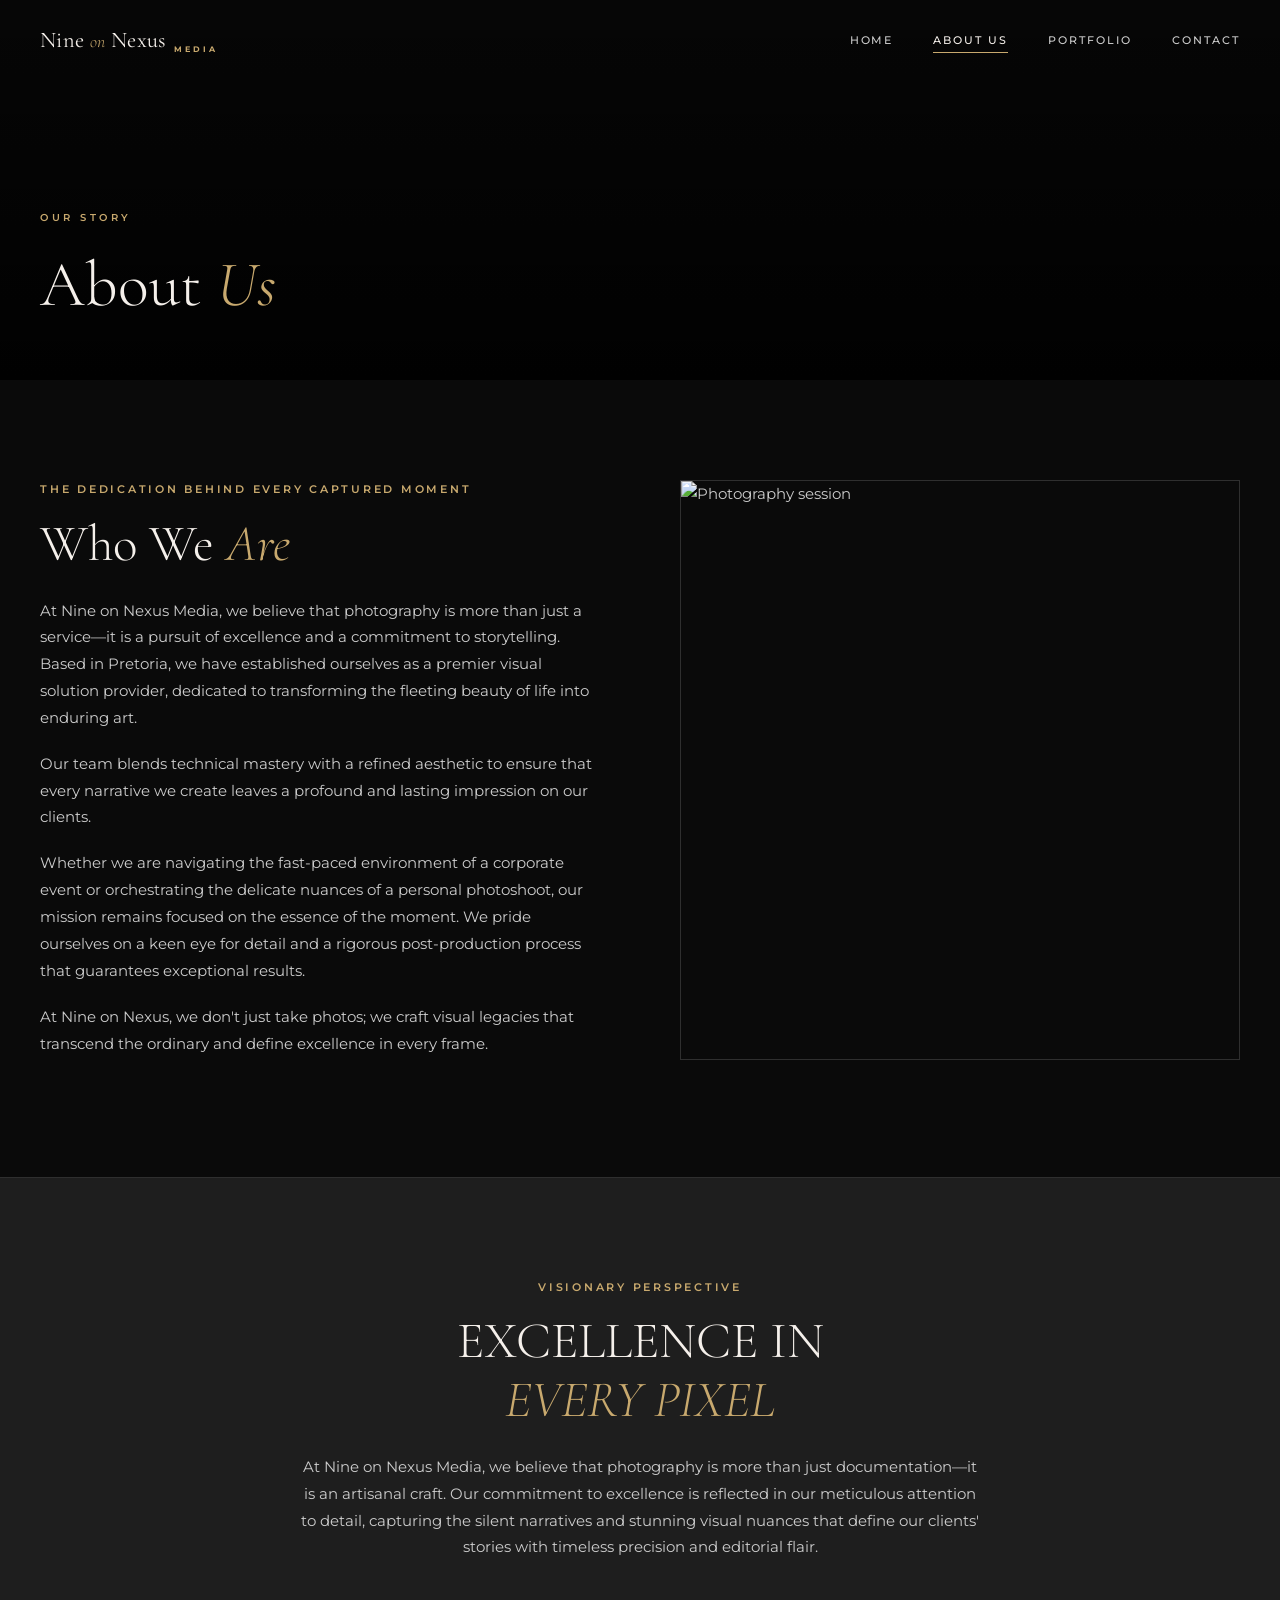
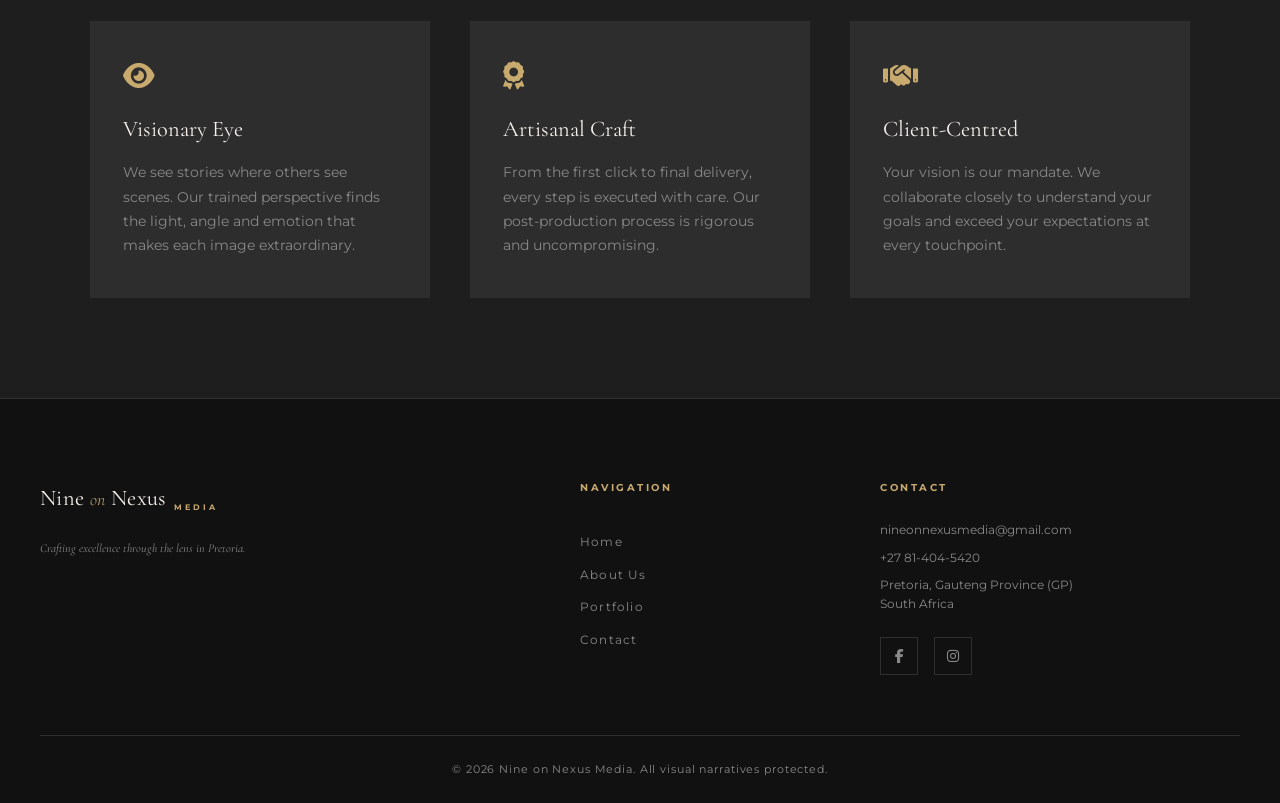
==== about.html @ 41435684 "Initial commit" ====
<!DOCTYPE html>
<html lang="en">
  <head>
    <meta charset="UTF-8" />
    <meta name="viewport" content="width=device-width, initial-scale=1.0"/>
    <title>About Us | Nine On Nexus Media</title>
    <link rel="stylesheet" href="style.css" />
    <link href="https://fonts.googleapis.com/css2?family=Cormorant+Garamond:ital,wght@0,300;0,400;0,600;1,300;1,400&family=Montserrat:wght@300;400;500;600;700&display=swap" rel="stylesheet"/>
    <link rel="stylesheet" href="https://cdnjs.cloudflare.com/ajax/libs/font-awesome/6.5.0/css/all.min.css"/>
    <link rel="icon" type="image/png" sizes="32x32" href="Assets/favicon.png">
    <link rel="icon" type="image/png" sizes="16x16" href="Assets/favicon.png">
    <link rel="preconnect" href="https://fonts.googleapis.com">
    <link rel="preconnect" href="https://fonts.gstatic.com" crossorigin>
    <link href="https://font.googleapis.com/css2?family=Playfair+Display:ital,wght@0,400;0,700;0,900;1,400&family=Space+Mono:wght@400;700&display=swap" rel="stylesheet">
    <link rel="apple-touch-icon" sizes="180-180" href="/apple-touch-icon.png">
    <link rel="shortcut icon" href="/favicon.ico">
  </head>
  <body>

    <header class="navbar" id="navbar">
      <div class="nav-inner">
        <a href="index.html" class="logo">
          <span class="logo-nine">Nine</span><span class="logo-on">on</span><span class="logo-nexus">Nexus</span>
          <span class="logo-sub">MEDIA</span>
        </a>
        <nav class="nav-links">
          <a href="index.html">Home</a>
          <a href="about.html" class="active">About Us</a>
          <a href="portfolio.html">Portfolio</a>
          <a href="contact.html">Contact</a>
        </nav>
        <button class="hamburger" id="hamburger" aria-label="Menu">
          <span></span><span></span><span></span>
        </button>
      </div>
      <div class="mobile-menu" id="mobileMenu">
        <a href="index.html">Home</a>
        <a href="about.html">About Us</a>
        <a href="portfolio.html">Portfolio</a>
        <a href="contact.html">Contact</a>
      </div>
    </header>

    <!-- Hero section -->
    <section class="page-hero">
      <div class="page-hero-overlay"></div>
      <div class="page-hero-content">
        <p class="hero-eyebrow">Our Story</p>
        <h1>About <em>Us</em></h1>
      </div>
    </section>

    <!-- About Main -->
    <section class="about-main">
      <div class="am-text">
        <p class="section-eyebrow">The Dedication Behind Every Captured Moment</p>
        <h2 class="section-title">Who We <em>Are</em></h2>
        <p class="section-body">At Nine on Nexus Media, we believe that photography is more than just a service—it is a pursuit of excellence and a commitment to storytelling. Based in Pretoria, we have established ourselves as a premier visual solution provider, dedicated to transforming the fleeting beauty of life into enduring art.</p>
        <p class="section-body">Our team blends technical mastery with a refined aesthetic to ensure that every narrative we create leaves a profound and lasting impression on our clients.</p>
        <p class="section-body">Whether we are navigating the fast-paced environment of a corporate event or orchestrating the delicate nuances of a personal photoshoot, our mission remains focused on the essence of the moment. We pride ourselves on a keen eye for detail and a rigorous post-production process that guarantees exceptional results.</p>
        <p class="section-body">At Nine on Nexus, we don't just take photos; we craft visual legacies that transcend the ordinary and define excellence in every frame.</p>
      </div>
      <div class="am-image">
        <img src="https://images.pexels.com/photos/7789068/pexels-photo-7789068.jpeg?auto=compress&cs=tinysrgb&w=800" alt="Photography session"/>
      </div>
    </section>

    <!-- Values Section -->
    <section class="values-section">
      <div class="vs-header">
        <p class="section-eyebrow">Visionary Perspective</p>
        <h2 class="section-title">EXCELLENCE IN<br><em>EVERY PIXEL</em></h2>
        <p class="section-body" style="max-width:680px;margin:0 auto;">At Nine on Nexus Media, we believe that photography is more than just documentation—it is an artisanal craft. Our commitment to excellence is reflected in our meticulous attention to detail, capturing the silent narratives and stunning visual nuances that define our clients' stories with timeless precision and editorial flair.</p>
      </div>
      <div class="values-grid">
        <div class="value-card">
          <i class="fa-solid fa-eye"></i>
          <h3>Visionary Eye</h3>
          <p>We see stories where others see scenes. Our trained perspective finds the light, angle and emotion that makes each image extraordinary.</p>
        </div>
        <div class="value-card">
          <i class="fa-solid fa-award"></i>
          <h3>Artisanal Craft</h3>
          <p>From the first click to final delivery, every step is executed with care. Our post-production process is rigorous and uncompromising.</p>
        </div>
        <div class="value-card">
          <i class="fa-solid fa-handshake"></i>
          <h3>Client-Centred</h3>
          <p>Your vision is our mandate. We collaborate closely to understand your goals and exceed your expectations at every touchpoint.</p>
        </div>
      </div>
    </section>

    <!-- Footer -->
    <footer class="site-footer">
      <div class="footer-inner">
        <div class="footer-logo">
          <a href="index.html" class="logo">
            <span class="logo-nine">Nine</span><span class="logo-on">on</span><span class="logo-nexus">Nexus</span>
            <span class="logo-sub">MEDIA</span>
          </a>
          <p class="footer-tagline">Crafting excellence through the lens in Pretoria.</p>
        </div>
        <div class="footer-links">
          <h4>Navigation</h4>
          <a href="index.html">Home</a>
          <a href="about.html">About Us</a>
          <a href="portfolio.html">Portfolio</a>
          <a href="contact.html">Contact</a>
        </div>
        <div class="footer-contact">
          <h4>Contact</h4>
          <p>nineonnexusmedia@gmail.com</p>
          <p>+27 81-404-5420</p>
          <p>Pretoria, Gauteng Province (GP)<br>South Africa</p>
          <div class="footer-socials">
            <a href="http://www.facebook.com" rel="noopener" target="_blank" aria-label="Facebook"><i class="fa-brands fa-facebook-f"></i></a>
            <a href="http://www.instagram.com" rel="noopener" target="_blank" aria-label="Instagram"><i class="fa-brands fa-instagram"></i></a>
          </div>
        </div>
      </div>
      <div class="footer-bottom">
        <p>© 2026 Nine on Nexus Media. All visual narratives protected.</p>
      </div>
    </footer>

    <script src="main.js"></script>
  </body>
</html>
---- style.css ----
/* --- RESET & BASE --- */
*, *::before, *::after { box-sizing: border-box; margin: 0; padding: 0; }

:root {
  --black:    #0a0a0a;
  --off-black: #111111;
  --charcoal: #1e1e1e;
  --mid:      #2d2d2d;
  --border:   #2f2f2f;
  --warm-off-white: #f5f0eb;
  --cream:    #ede8e1;
  --gold:     #c8a96e;
  --gold-light: #dfc08a;
  --text-muted: #888;
  --text-body:  #ccc;
  --ff-display: 'Cormorant Garamond', serif;
  --ff-body:    'Montserrat', sans-serif;
  --nav-h:    80px;
  --transition: 0.35s cubic-bezier(0.4, 0, 0.2, 1);
}

html { scroll-behavior: smooth; }

body {
  font-family: var(--ff-body);
  background: var(--black);
  color: var(--text-body);
  line-height: 1.7;
  font-size: 15px;
  overflow-x: hidden;
}

img { display: block; width: 100%; height: 100%; object-fit: cover; }
a  { text-decoration: none; color: inherit; }

/* --- TYPOGRAPHY UTILITIES --- */
.section-eyebrow {
  font-family: var(--ff-body);
  font-size: 11px;
  font-weight: 600;
  letter-spacing: 0.25em;
  text-transform: uppercase;
  color: var(--gold);
  margin-bottom: 1rem;
}

.section-title {
  font-family: var(--ff-display);
  font-size: clamp(2rem, 4vw, 3.2rem);
  font-weight: 300;
  line-height: 1.15;
  color: var(--warm-off-white);
  margin-bottom: 1.5rem;
}
.section-title em { font-style: italic; color: var(--gold); }

.section-body {
  font-size: 14.5px;
  color: var(--text-body);
  line-height: 1.85;
  margin-bottom: 1.2rem;
  max-width: 600px;
}

/* --- BUTTONS --- */
.btn-primary {
  display: inline-block;
  padding: 14px 38px;
  background: var(--gold);
  color: var(--black);
  font-family: var(--ff-body);
  font-size: 11px;
  font-weight: 700;
  letter-spacing: 0.2em;
  text-transform: uppercase;
  border: none;
  cursor: pointer;
  transition: background var(--transition), transform var(--transition);
}
.btn-primary:hover { background: var(--gold-light); transform: translateY(-2px); }

.btn-outline {
  display: inline-block;
  padding: 13px 36px;
  border: 1px solid var(--gold);
  color: var(--gold);
  font-family: var(--ff-body);
  font-size: 11px;
  font-weight: 600;
  letter-spacing: 0.2em;
  text-transform: uppercase;
  transition: background var(--transition), color var(--transition);
}
.btn-outline:hover { background: var(--gold); color: var(--black); }

/* =============================================
   NAVBAR
   ============================================= */
.navbar {
  position: fixed;
  top: 0; left: 0; right: 0;
  z-index: 100;
  background: transparent;
  transition: background var(--transition), box-shadow var(--transition);
}
.navbar.scrolled {
  background: rgba(10,10,10,0.97);
  box-shadow: 0 1px 0 var(--border);
  backdrop-filter: blur(8px);
}

.nav-inner {
  display: flex;
  align-items: center;
  justify-content: space-between;
  max-width: 1300px;
  margin: 0 auto;
  padding: 0 40px;
  height: var(--nav-h);
}

/* LOGO */
.logo {
  display: flex;
  align-items: baseline;
  gap: 3px;
  font-family: var(--ff-display);
  font-size: 1.4rem;
  font-weight: 300;
  letter-spacing: 0.02em;
  color: var(--warm-off-white);
  flex-direction: row;
  flex-wrap: wrap;
  row-gap: 0;
}
.logo-nine  { color: var(--warm-off-white); font-weight: 400; }
.logo-on    { color: var(--gold); font-style: italic; margin: 0 2px; font-size: 1.1rem; }
.logo-nexus { color: var(--warm-off-white); font-weight: 400; }
.logo-sub   {
  font-family: var(--ff-body);
  font-size: 0.52rem;
  font-weight: 700;
  letter-spacing: 0.35em;
  color: var(--gold);
  text-transform: uppercase;
  align-self: flex-end;
  margin-left: 4px;
  padding-bottom: 3px;
}

.nav-links {
  display: flex;
  gap: 40px;
}
.nav-links a {
  font-size: 11px;
  font-weight: 500;
  letter-spacing: 0.18em;
  text-transform: uppercase;
  color: var(--text-body);
  position: relative;
  transition: color var(--transition);
}
.nav-links a::after {
  content: '';
  position: absolute;
  bottom: -4px; left: 0;
  width: 0; height: 1px;
  background: var(--gold);
  transition: width var(--transition);
}
.nav-links a:hover,
.nav-links a.active { color: var(--warm-off-white); }
.nav-links a:hover::after,
.nav-links a.active::after { width: 100%; }

/* Hamburger */
.hamburger {
  display: none;
  flex-direction: column;
  gap: 5px;
  background: none;
  border: none;
  cursor: pointer;
  padding: 4px;
}
.hamburger span {
  display: block;
  width: 24px; height: 2px;
  background: var(--warm-off-white);
  transition: var(--transition);
}

.mobile-menu {
  display: none;
  flex-direction: column;
  background: var(--off-black);
  border-top: 1px solid var(--border);
  padding: 20px 40px;
  gap: 20px;
}
.mobile-menu a {
  font-size: 12px;
  font-weight: 500;
  letter-spacing: 0.2em;
  text-transform: uppercase;
  color: var(--text-body);
  transition: color var(--transition);
}
.mobile-menu a:hover { color: var(--gold); }
.mobile-menu.open { display: flex; }

/* =============================================
   HERO (Home)
   ============================================= */
.hero {
  position: relative;
  height: 100vh;
  min-height: 600px;
  display: flex;
  align-items: center;
  overflow: hidden;
  background:
    url('https://images.pexels.com/photos/1787515/pexels-photo-1787515.jpeg?auto=compress&cs=tinysrgb&w=1600')
    center center / cover no-repeat;
}

.hero-overlay {
  position: absolute; inset: 0;
  background: linear-gradient(
    135deg,
    rgba(0,0,0,0.82) 0%,
    rgba(0,0,0,0.45) 60%,
    rgba(0,0,0,0.3) 100%
  );
}

.hero-content {
  position: relative;
  max-width: 1300px;
  margin: 0 auto;
  padding: 0 40px;
  padding-top: var(--nav-h);
  animation: fadeUp 1.2s ease both;
}
@keyframes fadeUp {
  from { opacity:0; transform: translateY(30px); }
  to   { opacity:1; transform: translateY(0); }
}

.hero-eyebrow {
  font-size: 10px;
  font-weight: 600;
  letter-spacing: 0.35em;
  text-transform: uppercase;
  color: var(--gold);
  margin-bottom: 1.5rem;
}

.hero-title {
  font-family: var(--ff-display);
  font-size: clamp(3rem, 7vw, 6.5rem);
  font-weight: 300;
  line-height: 1.05;
  color: var(--warm-off-white);
  margin-bottom: 2rem;
  max-width: 780px;
}
.hero-title em { font-style: italic; color: var(--gold); }

.hero-sub {
  max-width: 520px;
  font-size: 14px;
  line-height: 1.9;
  color: rgba(255,255,255,0.75);
  margin-bottom: 2.5rem;
}

.hero-scroll-hint {
  position: absolute;
  bottom: 40px;
  right: 40px;
  display: flex;
  flex-direction: column;
  align-items: center;
  gap: 10px;
  color: var(--text-muted);
  font-size: 9px;
  letter-spacing: 0.25em;
  text-transform: uppercase;
}
.scroll-line {
  width: 1px;
  height: 50px;
  background: linear-gradient(to bottom, var(--gold), transparent);
  animation: scrollPulse 2s ease-in-out infinite;
}
@keyframes scrollPulse {
  0%,100% { opacity:0.4; transform: scaleY(1); }
  50%      { opacity:1;   transform: scaleY(1.2); }
}

/* =============================================
   SERVICES STRIP
   ============================================= */
.services-strip {
  display: flex;
  align-items: center;
  justify-content: center;
  gap: 0;
  background: var(--charcoal);
  border-top: 1px solid var(--border);
  border-bottom: 1px solid var(--border);
  padding: 28px 40px;
}

.strip-item {
  display: flex;
  align-items: center;
  gap: 12px;
  padding: 0 40px;
  color: var(--text-muted);
  font-size: 11px;
  letter-spacing: 0.2em;
  text-transform: uppercase;
  transition: color var(--transition);
}
.strip-item:hover { color: var(--gold); }
.strip-item i { font-size: 18px; color: var(--gold); }

.strip-divider {
  width: 1px;
  height: 30px;
  background: var(--border);
}

/* =============================================
   ABOUT TEASER
   ============================================= */
.about-teaser {
  display: grid;
  grid-template-columns: 1fr 1fr;
  min-height: 600px;
  max-width: 1300px;
  margin: 100px auto;
  padding: 0 40px;
  gap: 80px;
  align-items: center;
}

.at-image-col { position: relative; }

.at-image-frame {
  position: relative;
  height: 560px;
}
.at-image-frame img {
  border: 1px solid var(--border);
}
.at-image-badge {
  position: absolute;
  bottom: -20px;
  right: -20px;
  background: var(--gold);
  color: var(--black);
  font-family: var(--ff-display);
  font-size: 1rem;
  font-weight: 600;
  padding: 16px 24px;
  letter-spacing: 0.05em;
}

/* =============================================
   QUOTE BAND
   ============================================= */
.quote-band {
  background: var(--charcoal);
  border-top: 1px solid var(--border);
  border-bottom: 1px solid var(--border);
  padding: 80px 40px;
  text-align: center;
}
.quote-band blockquote {
  font-family: var(--ff-display);
  font-size: clamp(1.5rem, 3vw, 2.5rem);
  font-weight: 300;
  font-style: italic;
  color: var(--warm-off-white);
  max-width: 800px;
  margin: 0 auto;
  line-height: 1.5;
}
.quote-band blockquote::before { content: '\201C'; color: var(--gold); margin-right: 6px; }
.quote-band blockquote::after  { content: '\201D'; color: var(--gold); margin-left: 6px; }

/* =============================================
   PORTFOLIO TEASER
   ============================================= */
.portfolio-teaser {
  max-width: 1300px;
  margin: 100px auto;
  padding: 0 40px;
}
.pt-header { margin-bottom: 50px; }

.pt-grid {
  display: grid;
  grid-template-columns: 2fr 1fr;
  grid-template-rows: 260px 260px;
  gap: 16px;
}
.pt-card {
  position: relative;
  overflow: hidden;
  cursor: pointer;
}
.pt-card.tall { grid-row: 1 / 3; }

.pt-card img {
  transition: transform 0.6s ease;
}
.pt-card:hover img { transform: scale(1.06); }

.pt-card-label {
  position: absolute;
  bottom: 0; left: 0; right: 0;
  background: linear-gradient(to top, rgba(0,0,0,0.85), transparent);
  color: var(--warm-off-white);
  font-size: 10px;
  font-weight: 600;
  letter-spacing: 0.2em;
  text-transform: uppercase;
  padding: 24px 20px 16px;
  transform: translateY(100%);
  transition: transform var(--transition);
}
.pt-card:hover .pt-card-label { transform: translateY(0); }

.pt-footer {
  margin-top: 50px;
  text-align: center;
}

/* =============================================
   CTA BAND
   ============================================= */
.cta-band {
  background: var(--charcoal);
  border-top: 1px solid var(--border);
  padding: 100px 40px;
  text-align: center;
}
.cta-band h2 {
  font-family: var(--ff-display);
  font-size: clamp(2rem, 4vw, 3rem);
  font-weight: 300;
  color: var(--warm-off-white);
  margin-bottom: 1rem;
}
.cta-band p {
  color: var(--text-muted);
  margin-bottom: 2.5rem;
  letter-spacing: 0.05em;
}

/* =============================================
   PAGE HERO (inner pages)
   ============================================= */
.page-hero {
  position: relative;
  height: 380px;
  display: flex;
  align-items: flex-end;
  background:
    url('https://images.pexels.com/photos/318651/pexels-photo-318651.jpeg?auto=compress&cs=tinysrgb&w=1600')
    center center / cover no-repeat;
}
.page-hero-overlay {
  position: absolute; inset: 0;
  background: linear-gradient(to top, rgba(0,0,0,0.9) 0%, rgba(0,0,0,0.4) 100%);
}
.page-hero-content {
  position: relative;
  max-width: 1300px;
  width: 100%;
  margin: 0 auto;
  padding: 0 40px 60px;
  animation: fadeUp 0.9s ease both;
}
.page-hero-content h1 {
  font-family: var(--ff-display);
  font-size: clamp(2.5rem, 5vw, 4rem);
  font-weight: 300;
  color: var(--warm-off-white);
  line-height: 1.1;
}
.page-hero-content h1 em { font-style: italic; color: var(--gold); }

/* =============================================
   ABOUT PAGE
   ============================================= */
.about-main {
  display: grid;
  grid-template-columns: 1fr 1fr;
  max-width: 1300px;
  margin: 100px auto;
  padding: 0 40px;
  gap: 80px;
  align-items: start;
}
.about-main .am-image {
  height: 580px;
  position: sticky;
  top: 100px;
  border: 1px solid var(--border);
}

.values-section {
  background: var(--charcoal);
  border-top: 1px solid var(--border);
  padding: 100px 40px;
  text-align: center;
}
.vs-header { margin-bottom: 60px; }

.values-grid {
  display: grid;
  grid-template-columns: repeat(3, 1fr);
  gap: 40px;
  max-width: 1100px;
  margin: 0 auto;
  text-align: left;
}
.value-card {
  background: var(--mid);
  border: 1px solid var(--border);
  padding: 40px 32px;
  transition: border-color var(--transition), transform var(--transition);
}
.value-card:hover {
  border-color: var(--gold);
  transform: translateY(-4px);
}
.value-card i {
  font-size: 28px;
  color: var(--gold);
  margin-bottom: 20px;
  display: block;
}
.value-card h3 {
  font-family: var(--ff-display);
  font-size: 1.4rem;
  font-weight: 400;
  color: var(--warm-off-white);
  margin-bottom: 12px;
}
.value-card p {
  font-size: 13.5px;
  color: var(--text-muted);
  line-height: 1.8;
}

/* =============================================
   PORTFOLIO PAGE
   ============================================= */
.portfolio-page {
  max-width: 1300px;
  margin: 80px auto;
  padding: 0 40px;
}

.filter-bar {
  display: flex;
  gap: 12px;
  margin-bottom: 50px;
}
.filter-btn {
  padding: 10px 28px;
  background: none;
  border: 1px solid var(--border);
  color: var(--text-muted);
  font-family: var(--ff-body);
  font-size: 10px;
  font-weight: 600;
  letter-spacing: 0.2em;
  text-transform: uppercase;
  cursor: pointer;
  transition: all var(--transition);
}
.filter-btn:hover,
.filter-btn.active {
  background: var(--gold);
  border-color: var(--gold);
  color: var(--black);
}

.portfolio-masonry {
  columns: 3;
  gap: 16px;
}
.pm-item {
  position: relative;
  overflow: hidden;
  break-inside: avoid;
  margin-bottom: 16px;
  cursor: pointer;
}
.pm-item img { transition: transform 0.5s ease; }
.pm-item:hover img { transform: scale(1.06); }
.pm-item.tall img { aspect-ratio: 3/4; }

.pm-overlay {
  position: absolute; inset: 0;
  background: rgba(0,0,0,0.55);
  display: flex;
  align-items: center;
  justify-content: center;
  opacity: 0;
  transition: opacity var(--transition);
}
.pm-overlay span {
  font-size: 10px;
  font-weight: 600;
  letter-spacing: 0.25em;
  text-transform: uppercase;
  color: var(--gold);
  border: 1px solid var(--gold);
  padding: 10px 22px;
}
.pm-item:hover .pm-overlay { opacity: 1; }
.pm-item.hidden { display: none; }

/* =============================================
   CONTACT PAGE
   ============================================= */
.contact-section {
  display: grid;
  grid-template-columns: 1fr 1fr;
  max-width: 1300px;
  margin: 80px auto;
  padding: 0 40px;
  gap: 80px;
  align-items: start;
}

.ci-block {
  margin-bottom: 50px;
}
.ci-block h3 {
  font-family: var(--ff-display);
  font-size: 1.5rem;
  color: var(--warm-off-white);
  font-weight: 400;
  margin-bottom: 24px;
  padding-bottom: 12px;
  border-bottom: 1px solid var(--border);
}
.ci-row {
  display: flex;
  align-items: flex-start;
  gap: 14px;
  margin-bottom: 16px;
}
.ci-row i { color: var(--gold); margin-top: 3px; font-size: 14px; min-width: 16px; }
.ci-row p { font-size: 13.5px; color: var(--text-muted); }

.hours-table { display: flex; flex-direction: column; gap: 12px; }
.hours-row {
  display: flex;
  justify-content: space-between;
  font-size: 13.5px;
  padding-bottom: 12px;
  border-bottom: 1px solid var(--border);
}
.hours-row .day { color: var(--warm-off-white); font-weight: 500; }
.hours-row .time { color: var(--text-muted); }
.hours-row .time.closed { color: #c0392b; }

.ci-image {
  height: 260px;
  border: 1px solid var(--border);
  overflow: hidden;
}

/* FORM */
.contact-form-wrap h3 {
  font-family: var(--ff-display);
  font-size: 1.8rem;
  color: var(--warm-off-white);
  font-weight: 400;
  margin-bottom: 32px;
  padding-bottom: 12px;
  border-bottom: 1px solid var(--border);
}

.form-row { margin-bottom: 20px; }
.form-row.two-col { display: grid; grid-template-columns: 1fr 1fr; gap: 20px; }

.form-group { display: flex; flex-direction: column; gap: 8px; margin-bottom: 20px; }
.form-group label {
  font-size: 10px;
  font-weight: 600;
  letter-spacing: 0.2em;
  text-transform: uppercase;
  color: var(--text-muted);
}
.form-group label span { color: var(--gold); }

.form-group input,
.form-group textarea {
  background: var(--charcoal);
  border: 1px solid var(--border);
  color: var(--warm-off-white);
  font-family: var(--ff-body);
  font-size: 14px;
  padding: 12px 16px;
  outline: none;
  transition: border-color var(--transition);
  resize: vertical;
}
.form-group input:focus,
.form-group textarea:focus { border-color: var(--gold); }
.form-group input::placeholder,
.form-group textarea::placeholder { color: #555; }

.form-success {
  display: none;
  margin-top: 16px;
  color: var(--gold);
  font-size: 13px;
  letter-spacing: 0.05em;
}
.form-success.show { display: block; }

/* =============================================
   FOOTER
   ============================================= */
.site-footer {
  background: var(--off-black);
  border-top: 1px solid var(--border);
  padding: 80px 40px 0;
}
.footer-inner {
  display: grid;
  grid-template-columns: 2fr 1fr 1.5fr;
  max-width: 1300px;
  margin: 0 auto;
  gap: 60px;
  padding-bottom: 60px;
}

.footer-tagline {
  margin-top: 20px;
  font-size: 12px;
  color: var(--text-muted);
  font-style: italic;
  font-family: var(--ff-display);
}

.footer-links h4,
.footer-contact h4 {
  font-size: 10px;
  font-weight: 700;
  letter-spacing: 0.25em;
  text-transform: uppercase;
  color: var(--gold);
  margin-bottom: 24px;
}
.footer-links {
  display: flex;
  flex-direction: column;
  gap: 12px;
}
.footer-links a {
  font-size: 12px;
  color: var(--text-muted);
  letter-spacing: 0.1em;
  transition: color var(--transition);
}
.footer-links a:hover { color: var(--gold); }

.footer-contact p {
  font-size: 12px;
  color: var(--text-muted);
  margin-bottom: 8px;
  line-height: 1.6;
}
.footer-socials {
  display: flex;
  gap: 16px;
  margin-top: 24px;
}
.footer-socials a {
  width: 38px; height: 38px;
  border: 1px solid var(--border);
  display: flex;
  align-items: center;
  justify-content: center;
  color: var(--text-muted);
  font-size: 14px;
  transition: all var(--transition);
}
.footer-socials a:hover {
  border-color: var(--gold);
  color: var(--gold);
}

.footer-bottom {
  border-top: 1px solid var(--border);
  max-width: 1300px;
  margin: 0 auto;
  padding: 24px 0;
  text-align: center;
}
.footer-bottom p {
  font-size: 11px;
  color: var(--text-muted);
  letter-spacing: 0.08em;
}

/* RESPONSIVE */
@media (max-width: 1024px) {
  .about-teaser       { grid-template-columns: 1fr; gap: 50px; }
  .about-main         { grid-template-columns: 1fr; }
  .about-main .am-image { position: static; height: 420px; }
  .values-grid        { grid-template-columns: 1fr 1fr; }
  .contact-section    { grid-template-columns: 1fr; }
  .footer-inner       { grid-template-columns: 1fr 1fr; }
  .portfolio-masonry  { columns: 2; }
}

@media (max-width: 768px) {
  :root { --nav-h: 70px; }
  .nav-links { display: none; }
  .hamburger { display: flex; }

  .nav-inner { padding: 0 24px; }
  .hero-content { padding: 0 24px; padding-top: var(--nav-h); }
  .hero-scroll-hint { display: none; }

  .services-strip { flex-wrap: wrap; gap: 0; padding: 20px; }
  .strip-item     { padding: 14px 20px; width: 50%; }
  .strip-divider  { display: none; }

  .about-teaser,
  .about-main     { padding: 0 24px; margin: 60px auto; }
  .at-image-frame { height: 380px; }
  .at-image-badge { right: 0; }

  .quote-band { padding: 60px 24px; }
  .portfolio-teaser { padding: 0 24px; margin: 60px auto; }
  .pt-grid {
    grid-template-columns: 1fr;
    grid-template-rows: auto;
    gap: 12px;
  }
  .pt-card.tall { grid-row: auto; height: 280px; }
  .pt-card { height: 220px; }

  .values-section { padding: 60px 24px; }
  .values-grid    { grid-template-columns: 1fr; }

  .portfolio-page { padding: 0 24px; }
  .portfolio-masonry { columns: 1; }
  .filter-bar { flex-wrap: wrap; }

  .contact-section { padding: 0 24px; }
  .form-row.two-col { grid-template-columns: 1fr; }

  .site-footer { padding: 60px 24px 0; }
  .footer-inner { grid-template-columns: 1fr; gap: 40px; }

  .page-hero { height: 300px; }
  .page-hero-content { padding: 0 24px 50px; }
  .cta-band { padding: 70px 24px; }
}

@media (max-width: 480px) {
  .hero-title { font-size: 2.5rem; }
  .section-title { font-size: 1.8rem; }
}
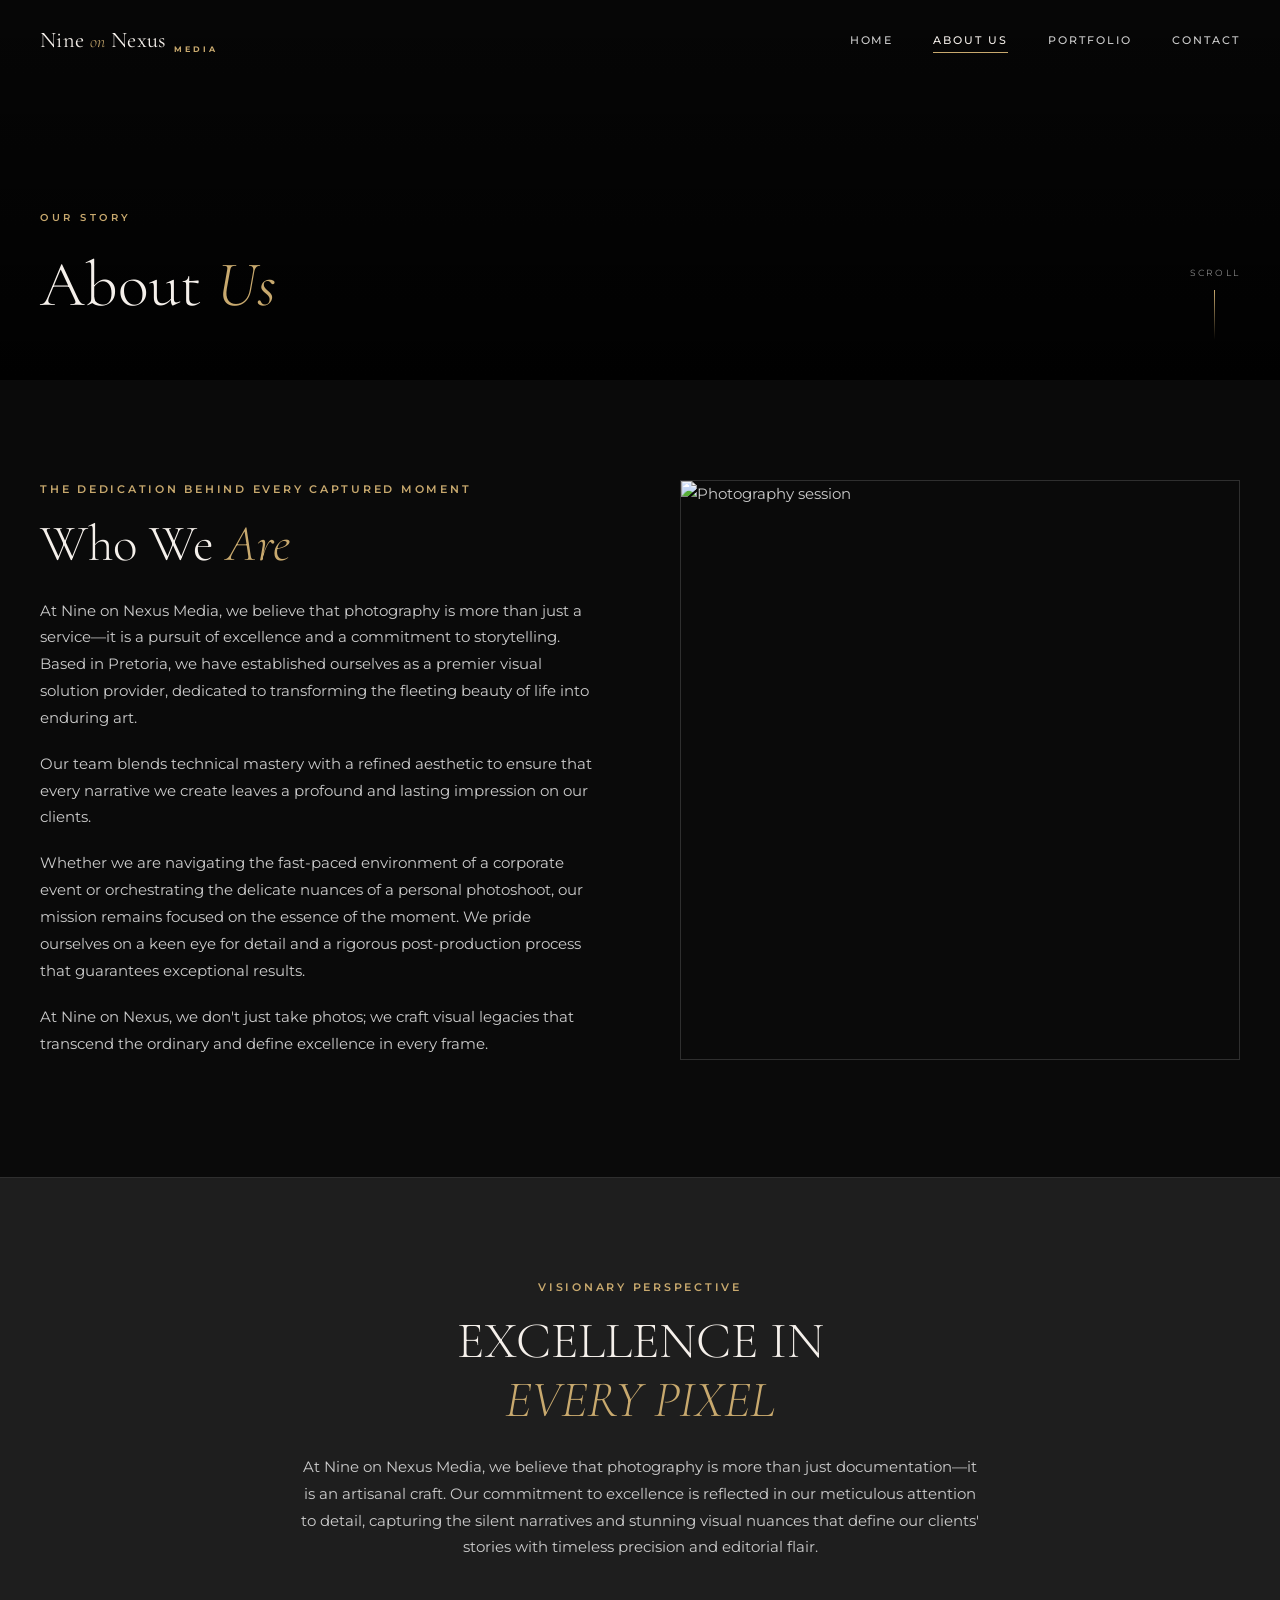
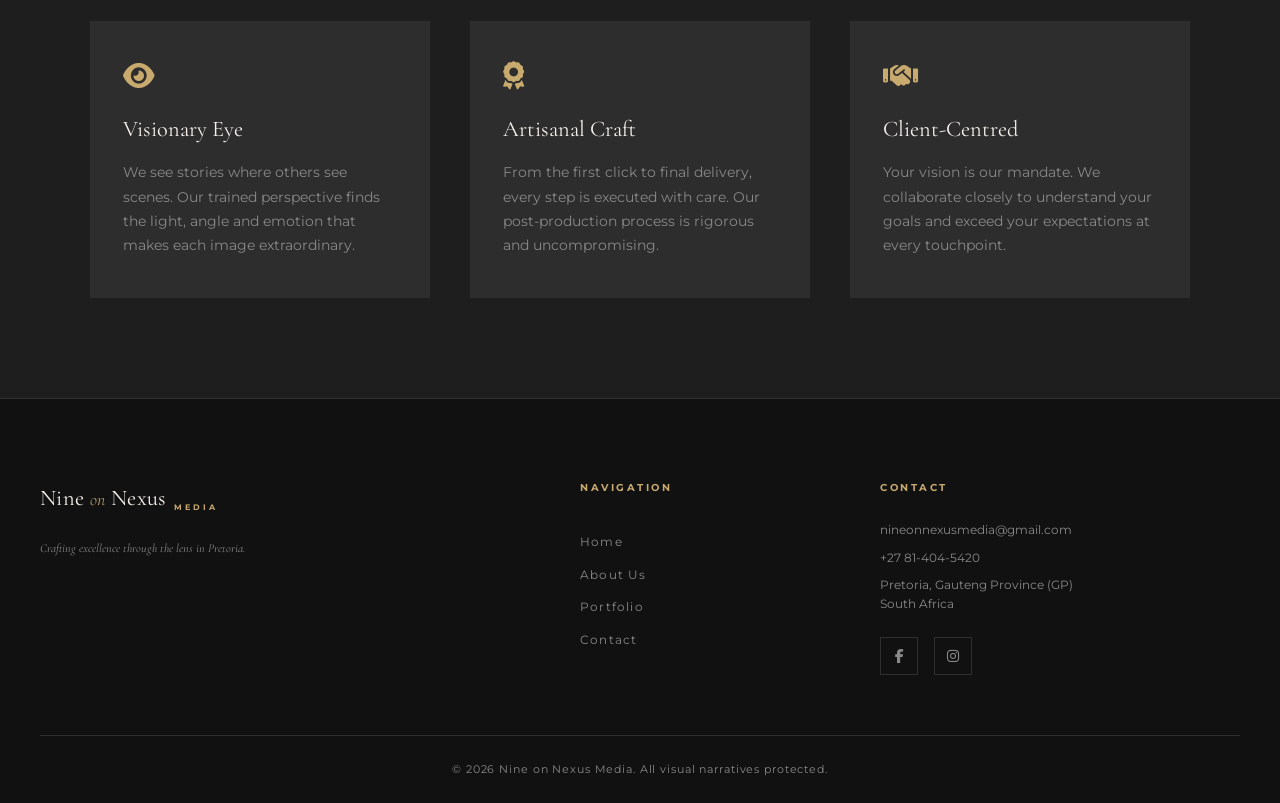
==== commit 584c28b7: "fixed social icons display in home page" ====
--- a/about.html
+++ b/about.html
@@ -48,6 +48,10 @@
         <p class="hero-eyebrow">Our Story</p>
         <h1>About <em>Us</em></h1>
       </div>
+      <div class="hero-scroll-hint">
+            <span>Scroll</span>
+            <div class="scroll-line"></div>
+        </div>
     </section>
 
     <!-- About Main -->
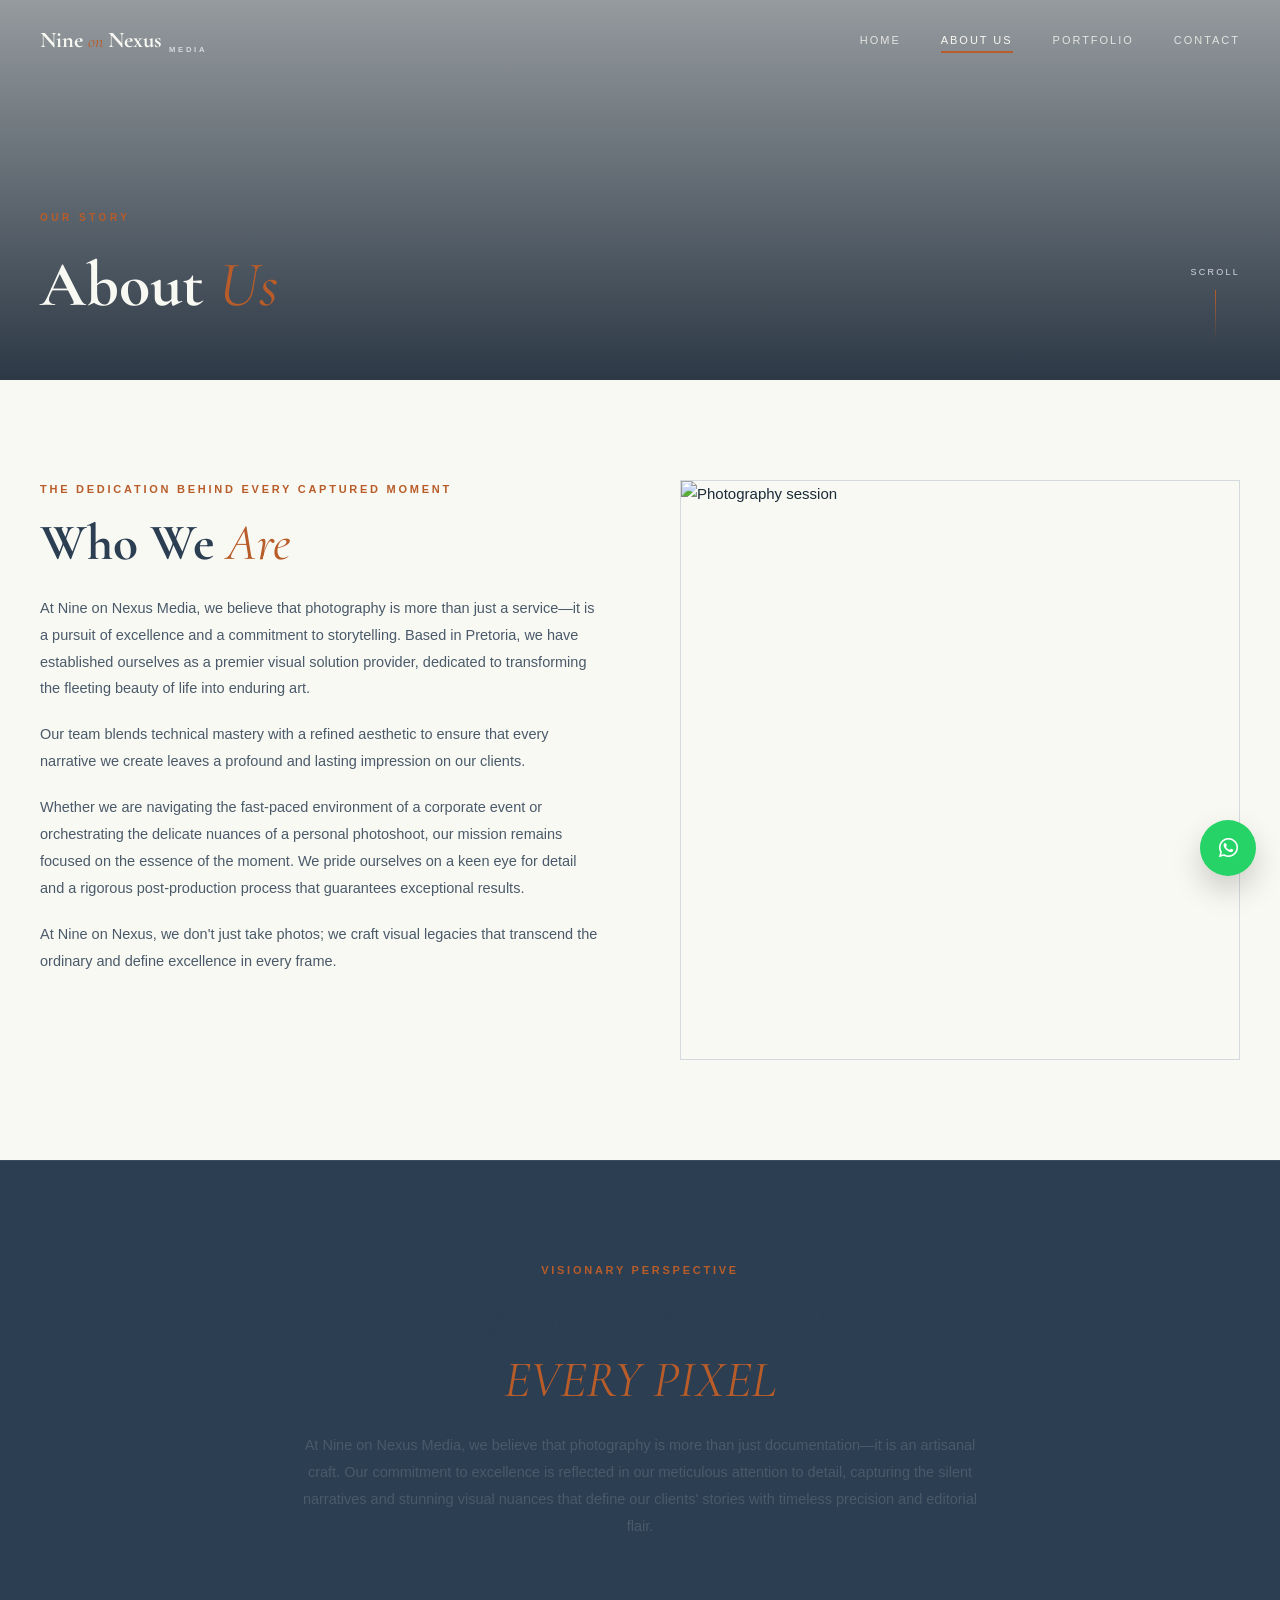
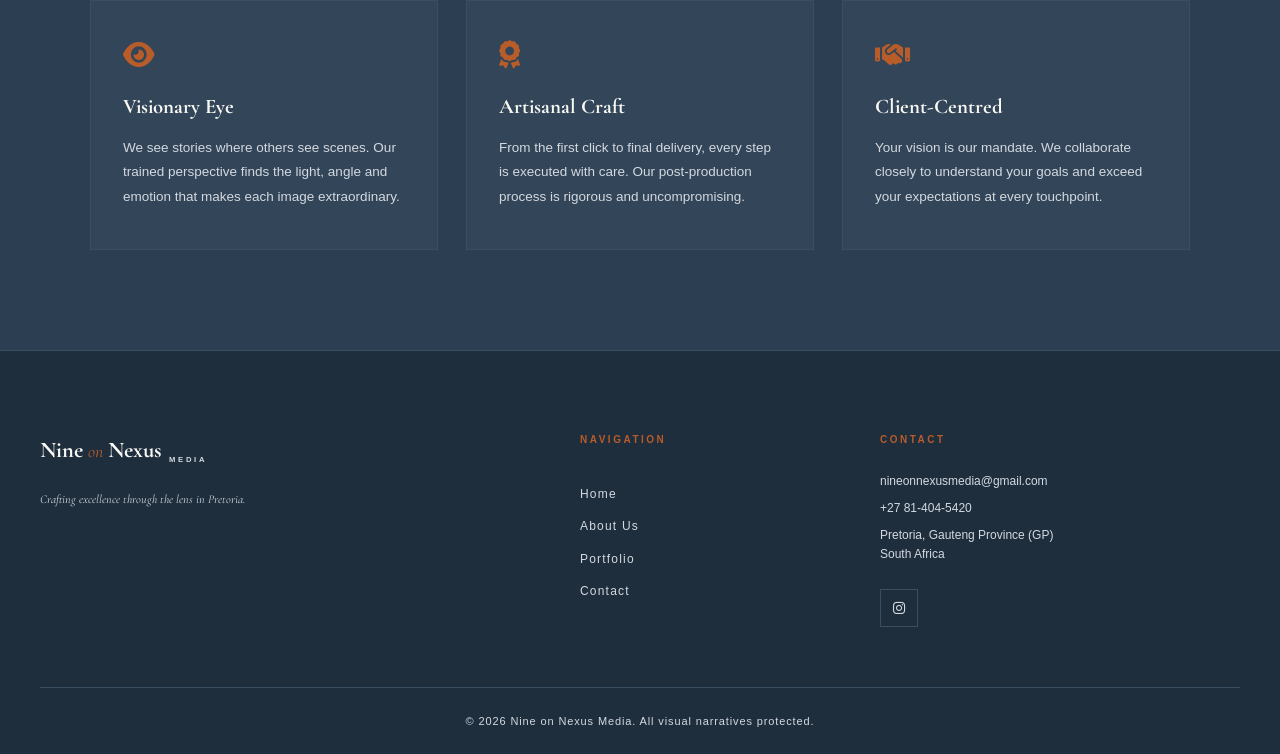
==== commit ad8608c3: "Fixed whatsapp button display on all pages Hyperlinked contact form image to direct to the portfolio" ====
--- a/about.html
+++ b/about.html
@@ -118,8 +118,8 @@
           <p>+27 81-404-5420</p>
           <p>Pretoria, Gauteng Province (GP)<br>South Africa</p>
           <div class="footer-socials">
-            <a href="http://www.facebook.com" rel="noopener" target="_blank" aria-label="Facebook"><i class="fa-brands fa-facebook-f"></i></a>
-            <a href="http://www.instagram.com" rel="noopener" target="_blank" aria-label="Instagram"><i class="fa-brands fa-instagram"></i></a>
+            <!-- <a href="http://www.facebook.com" rel="noopener" target="_blank" aria-label="Facebook"><i class="fa-brands fa-facebook-f"></i></a> -->
+            <a href="https://www.instagram.com/nine_onnexus_?igsh=MWpzd3h6YzBjYndqNw==" rel="noopener" target="_blank" aria-label="Instagram"><i class="fa-brands fa-instagram"></i></a>
           </div>
         </div>
       </div>
--- a/style.css
+++ b/style.css
@@ -1,22 +1,35 @@
-
-/* --- RESET & BASE --- */
+ /* --- RESET & BASE --- */
 *, *::before, *::after { box-sizing: border-box; margin: 0; padding: 0; }
 
+/* ── Brand Palette */
 :root {
-  --black:    #0a0a0a;
-  --off-black: #111111;
-  --charcoal: #1e1e1e;
-  --mid:      #2d2d2d;
-  --border:   #2f2f2f;
-  --warm-off-white: #f5f0eb;
-  --cream:    #ede8e1;
-  --gold:     #c8a96e;
-  --gold-light: #dfc08a;
-  --text-muted: #888;
-  --text-body:  #ccc;
+  --navy:          #2B3E52;   /* primary dark — nav, buttons, headings   */
+  --navy-deep:     #1e2e3d;   /* deeper shade for footer                 */
+  --navy-mid:      #3a5068;   /* hover / lighter navy                    */
+  --steel:         #D4D9E0;   /* blue-grey — borders, subtle backgrounds */
+  --light-grey:    #EBEBEB;   /* card backgrounds, section fills         */
+  --off-white:     #F9F9F3;   /* site body background                    */
+
+  /* ── Accent — burnt orange / tarragon ── */
+  --accent:        #B85C2A;   /* burnt orange — CTAs, highlights         */
+  --accent-light:  #d0723f;   /* lighter hover shade                     */
+
+  /* ── Text ── */
+  --text-dark:     #1a2a38;   /* dark text on light backgrounds          */
+  --text-mid:      #4a5a6a;   /* secondary / muted on light bg           */
+  --text-light:    #F9F9F3;   /* light text on dark backgrounds          */
+  --text-muted-lt: #8a9aaa;   /* muted on dark backgrounds               */
+
+  /* ── Borders ── */
+  --border-dark:   #3a4e62;   /* borders on dark/navy sections           */
+  --border-light:  #D4D9E0;   /* borders on light sections               */
+
+  /* ── Fonts (matching Wix brand kit) ── */
   --ff-display: 'Cormorant Garamond', serif;
-  --ff-body:    'Montserrat', sans-serif;
-  --nav-h:    80px;
+  --ff-body:    'Inter', sans-serif;
+
+  /* ── Layout ── */
+  --nav-h:      80px;
   --transition: 0.35s cubic-bezier(0.4, 0, 0.2, 1);
 }
 
@@ -24,8 +37,8 @@
 
 body {
   font-family: var(--ff-body);
-  background: var(--black);
-  color: var(--text-body);
+  background: var(--off-white);
+  color: var(--text-dark);
   line-height: 1.7;
   font-size: 15px;
   overflow-x: hidden;
@@ -34,69 +47,76 @@
 img { display: block; width: 100%; height: 100%; object-fit: cover; }
 a  { text-decoration: none; color: inherit; }
 
-/* --- TYPOGRAPHY UTILITIES --- */
+/* =============================================
+   TYPOGRAPHY UTILITIES
+   ============================================= */
 .section-eyebrow {
   font-family: var(--ff-body);
   font-size: 11px;
   font-weight: 600;
   letter-spacing: 0.25em;
   text-transform: uppercase;
-  color: var(--gold);
+  color: var(--accent);
   margin-bottom: 1rem;
 }
 
 .section-title {
   font-family: var(--ff-display);
   font-size: clamp(2rem, 4vw, 3.2rem);
-  font-weight: 300;
-  line-height: 1.15;
-  color: var(--warm-off-white);
+  font-weight: 700;
+  line-height: 1.1;
+  color: var(--navy);
   margin-bottom: 1.5rem;
 }
-.section-title em { font-style: italic; color: var(--gold); }
+.section-title em { font-style: italic; color: var(--accent); font-weight: 400; }
+.section-title--light { color: var(--off-white); }
+.section-title--light em { color: var(--accent); }
 
 .section-body {
   font-size: 14.5px;
-  color: var(--text-body);
+  color: var(--text-mid);
   line-height: 1.85;
   margin-bottom: 1.2rem;
   max-width: 600px;
 }
-
-/* --- BUTTONS --- */
+.section-body--light { color: var(--steel); }
+
+/* BUTTONS */
 .btn-primary {
   display: inline-block;
   padding: 14px 38px;
-  background: var(--gold);
-  color: var(--black);
+  background: var(--navy);
+  color: var(--off-white);
   font-family: var(--ff-body);
   font-size: 11px;
   font-weight: 700;
   letter-spacing: 0.2em;
   text-transform: uppercase;
-  border: none;
+  border: 2px solid var(--navy);
   cursor: pointer;
-  transition: background var(--transition), transform var(--transition);
-}
-.btn-primary:hover { background: var(--gold-light); transform: translateY(-2px); }
+  transition: background var(--transition), border-color var(--transition), transform var(--transition);
+}
+.btn-primary:hover {
+  background: var(--accent);
+  border-color: var(--accent);
+  transform: translateY(-2px);
+}
 
 .btn-outline {
   display: inline-block;
-  padding: 13px 36px;
-  border: 1px solid var(--gold);
-  color: var(--gold);
+  padding: 12px 36px;
+  border: 2px solid var(--navy);
+  color: var(--navy);
   font-family: var(--ff-body);
   font-size: 11px;
   font-weight: 600;
   letter-spacing: 0.2em;
   text-transform: uppercase;
-  transition: background var(--transition), color var(--transition);
-}
-.btn-outline:hover { background: var(--gold); color: var(--black); }
-
-/* =============================================
-   NAVBAR
-   ============================================= */
+  transition: background var(--transition), color var(--transition), border-color var(--transition);
+}
+.btn-outline:hover { background: var(--navy); color: var(--off-white); }
+
+/* NAVBAR */
 .navbar {
   position: fixed;
   top: 0; left: 0; right: 0;
@@ -105,9 +125,8 @@
   transition: background var(--transition), box-shadow var(--transition);
 }
 .navbar.scrolled {
-  background: rgba(10,10,10,0.97);
-  box-shadow: 0 1px 0 var(--border);
-  backdrop-filter: blur(8px);
+  background: var(--navy);
+  box-shadow: 0 2px 20px rgba(43,62,82,0.25);
 }
 
 .nav-inner {
@@ -127,38 +146,33 @@
   gap: 3px;
   font-family: var(--ff-display);
   font-size: 1.4rem;
-  font-weight: 300;
-  letter-spacing: 0.02em;
-  color: var(--warm-off-white);
-  flex-direction: row;
+  font-weight: 700;
+  color: var(--off-white);
   flex-wrap: wrap;
   row-gap: 0;
 }
-.logo-nine  { color: var(--warm-off-white); font-weight: 400; }
-.logo-on    { color: var(--gold); font-style: italic; margin: 0 2px; font-size: 1.1rem; }
-.logo-nexus { color: var(--warm-off-white); font-weight: 400; }
+.logo-nine  { color: var(--off-white); }
+.logo-on    { color: var(--accent); font-style: italic; margin: 0 2px; font-size: 1.1rem; font-weight: 400; }
+.logo-nexus { color: var(--off-white); }
 .logo-sub   {
   font-family: var(--ff-body);
-  font-size: 0.52rem;
+  font-size: 0.48rem;
   font-weight: 700;
   letter-spacing: 0.35em;
-  color: var(--gold);
+  color: var(--steel);
   text-transform: uppercase;
   align-self: flex-end;
   margin-left: 4px;
   padding-bottom: 3px;
 }
 
-.nav-links {
-  display: flex;
-  gap: 40px;
-}
+.nav-links { display: flex; gap: 40px; }
 .nav-links a {
   font-size: 11px;
   font-weight: 500;
   letter-spacing: 0.18em;
   text-transform: uppercase;
-  color: var(--text-body);
+  color: rgba(249,249,243,0.8);
   position: relative;
   transition: color var(--transition);
 }
@@ -166,12 +180,12 @@
   content: '';
   position: absolute;
   bottom: -4px; left: 0;
-  width: 0; height: 1px;
-  background: var(--gold);
+  width: 0; height: 2px;
+  background: var(--accent);
   transition: width var(--transition);
 }
 .nav-links a:hover,
-.nav-links a.active { color: var(--warm-off-white); }
+.nav-links a.active { color: var(--off-white); }
 .nav-links a:hover::after,
 .nav-links a.active::after { width: 100%; }
 
@@ -188,15 +202,15 @@
 .hamburger span {
   display: block;
   width: 24px; height: 2px;
-  background: var(--warm-off-white);
+  background: var(--off-white);
   transition: var(--transition);
 }
 
 .mobile-menu {
   display: none;
   flex-direction: column;
-  background: var(--off-black);
-  border-top: 1px solid var(--border);
+  background: var(--navy);
+  border-top: 1px solid var(--border-dark);
   padding: 20px 40px;
   gap: 20px;
 }
@@ -205,15 +219,13 @@
   font-weight: 500;
   letter-spacing: 0.2em;
   text-transform: uppercase;
-  color: var(--text-body);
+  color: rgba(249,249,243,0.75);
   transition: color var(--transition);
 }
-.mobile-menu a:hover { color: var(--gold); }
+.mobile-menu a:hover { color: var(--accent); }
 .mobile-menu.open { display: flex; }
 
-/* =============================================
-   HERO (Home)
-   ============================================= */
+/* HERO (Home Page) */
 .hero {
   position: relative;
   height: 100vh;
@@ -230,9 +242,9 @@
   position: absolute; inset: 0;
   background: linear-gradient(
     135deg,
-    rgba(0,0,0,0.82) 0%,
-    rgba(0,0,0,0.45) 60%,
-    rgba(0,0,0,0.3) 100%
+    rgba(27,40,55,0.88) 0%,
+    rgba(27,40,55,0.55) 60%,
+    rgba(27,40,55,0.28) 100%
   );
 }
 
@@ -245,8 +257,8 @@
   animation: fadeUp 1.2s ease both;
 }
 @keyframes fadeUp {
-  from { opacity:0; transform: translateY(30px); }
-  to   { opacity:1; transform: translateY(0); }
+  from { opacity: 0; transform: translateY(30px); }
+  to   { opacity: 1; transform: translateY(0); }
 }
 
 .hero-eyebrow {
@@ -254,64 +266,59 @@
   font-weight: 600;
   letter-spacing: 0.35em;
   text-transform: uppercase;
-  color: var(--gold);
+  color: var(--accent);
   margin-bottom: 1.5rem;
 }
 
 .hero-title {
   font-family: var(--ff-display);
   font-size: clamp(3rem, 7vw, 6.5rem);
-  font-weight: 300;
-  line-height: 1.05;
-  color: var(--warm-off-white);
+  font-weight: 700;
+  line-height: 1.0;
+  color: var(--off-white);
   margin-bottom: 2rem;
   max-width: 780px;
 }
-.hero-title em { font-style: italic; color: var(--gold); }
+.hero-title em { font-style: italic; color: var(--accent); font-weight: 400; }
 
 .hero-sub {
   max-width: 520px;
   font-size: 14px;
   line-height: 1.9;
-  color: rgba(255,255,255,0.75);
+  color: rgba(212,217,224,0.9);
   margin-bottom: 2.5rem;
 }
 
 .hero-scroll-hint {
   position: absolute;
-  bottom: 40px;
-  right: 40px;
+  bottom: 40px; right: 40px;
   display: flex;
   flex-direction: column;
   align-items: center;
   gap: 10px;
-  color: var(--text-muted);
+  color: var(--steel);
   font-size: 9px;
   letter-spacing: 0.25em;
   text-transform: uppercase;
 }
 .scroll-line {
-  width: 1px;
-  height: 50px;
-  background: linear-gradient(to bottom, var(--gold), transparent);
+  width: 1px; height: 50px;
+  background: linear-gradient(to bottom, var(--accent), transparent);
   animation: scrollPulse 2s ease-in-out infinite;
 }
 @keyframes scrollPulse {
-  0%,100% { opacity:0.4; transform: scaleY(1); }
-  50%      { opacity:1;   transform: scaleY(1.2); }
-}
-
-/* =============================================
-   SERVICES STRIP
-   ============================================= */
+  0%,100% { opacity: 0.4; transform: scaleY(1); }
+  50%      { opacity: 1;   transform: scaleY(1.2); }
+}
+
+/* SERVICES STRIP */
 .services-strip {
   display: flex;
   align-items: center;
   justify-content: center;
-  gap: 0;
-  background: var(--charcoal);
-  border-top: 1px solid var(--border);
-  border-bottom: 1px solid var(--border);
+  background: var(--navy);
+  border-top: 1px solid var(--border-dark);
+  border-bottom: 1px solid var(--border-dark);
   padding: 28px 40px;
 }
 
@@ -320,25 +327,22 @@
   align-items: center;
   gap: 12px;
   padding: 0 40px;
-  color: var(--text-muted);
+  color: var(--steel);
   font-size: 11px;
   letter-spacing: 0.2em;
   text-transform: uppercase;
   transition: color var(--transition);
 }
-.strip-item:hover { color: var(--gold); }
-.strip-item i { font-size: 18px; color: var(--gold); }
+.strip-item:hover { color: var(--off-white); }
+.strip-item i { font-size: 18px; color: var(--accent); }
 
 .strip-divider {
-  width: 1px;
-  height: 30px;
-  background: var(--border);
-}
-
-/* =============================================
-   ABOUT TEASER
-   ============================================= */
-.about-teaser {
+  width: 1px; height: 30px;
+  background: var(--border-dark);
+}
+
+/* ABOUT TEASER */
+/* .about-teaser {
   display: grid;
   grid-template-columns: 1fr 1fr;
   min-height: 600px;
@@ -355,49 +359,43 @@
   position: relative;
   height: 560px;
 }
-.at-image-frame img {
-  border: 1px solid var(--border);
-}
+.at-image-frame img { border: 1px solid var(--border-light); }
+
 .at-image-badge {
   position: absolute;
-  bottom: -20px;
-  right: -20px;
-  background: var(--gold);
-  color: var(--black);
+  bottom: -20px; right: -20px;
+  background: var(--navy);
+  color: var(--off-white);
   font-family: var(--ff-display);
   font-size: 1rem;
-  font-weight: 600;
+  font-weight: 700;
   padding: 16px 24px;
   letter-spacing: 0.05em;
-}
-
-/* =============================================
-   QUOTE BAND
-   ============================================= */
-.quote-band {
-  background: var(--charcoal);
-  border-top: 1px solid var(--border);
-  border-bottom: 1px solid var(--border);
+} */
+
+/* QUOTE BAND */
+/* .quote-band {
+  background: var(--light-grey);
+  border-top: 1px solid var(--border-light);
+  border-bottom: 1px solid var(--border-light);
   padding: 80px 40px;
   text-align: center;
 }
 .quote-band blockquote {
   font-family: var(--ff-display);
-  font-size: clamp(1.5rem, 3vw, 2.5rem);
-  font-weight: 300;
+  font-size: clamp(1.4rem, 3vw, 2.3rem);
+  font-weight: 400;
   font-style: italic;
-  color: var(--warm-off-white);
+  color: var(--navy);
   max-width: 800px;
   margin: 0 auto;
-  line-height: 1.5;
-}
-.quote-band blockquote::before { content: '\201C'; color: var(--gold); margin-right: 6px; }
-.quote-band blockquote::after  { content: '\201D'; color: var(--gold); margin-left: 6px; }
-
-/* =============================================
-   PORTFOLIO TEASER
-   ============================================= */
-.portfolio-teaser {
+  line-height: 1.55;
+}
+.quote-band blockquote::before { content: '\201C'; color: var(--accent); margin-right: 4px; }
+.quote-band blockquote::after  { content: '\201D'; color: var(--accent); margin-left: 4px; } */
+
+/* PORTFOLIO TEASER */
+/* .portfolio-teaser {
   max-width: 1300px;
   margin: 100px auto;
   padding: 0 40px;
@@ -410,23 +408,16 @@
   grid-template-rows: 260px 260px;
   gap: 16px;
 }
-.pt-card {
-  position: relative;
-  overflow: hidden;
-  cursor: pointer;
-}
+.pt-card { position: relative; overflow: hidden; cursor: pointer; }
 .pt-card.tall { grid-row: 1 / 3; }
-
-.pt-card img {
-  transition: transform 0.6s ease;
-}
+.pt-card img { transition: transform 0.6s ease; }
 .pt-card:hover img { transform: scale(1.06); }
 
 .pt-card-label {
   position: absolute;
   bottom: 0; left: 0; right: 0;
-  background: linear-gradient(to top, rgba(0,0,0,0.85), transparent);
-  color: var(--warm-off-white);
+  background: linear-gradient(to top, rgba(43,62,82,0.92), transparent);
+  color: var(--off-white);
   font-size: 10px;
   font-weight: 600;
   letter-spacing: 0.2em;
@@ -437,36 +428,27 @@
 }
 .pt-card:hover .pt-card-label { transform: translateY(0); }
 
-.pt-footer {
-  margin-top: 50px;
-  text-align: center;
-}
-
-/* =============================================
-   CTA BAND
-   ============================================= */
+.pt-footer { margin-top: 50px; text-align: center; } */
+
+/* CTA BAND */
 .cta-band {
-  background: var(--charcoal);
-  border-top: 1px solid var(--border);
+  background: var(--navy);
+  border-top: 1px solid var(--border-dark);
   padding: 100px 40px;
   text-align: center;
 }
 .cta-band h2 {
   font-family: var(--ff-display);
   font-size: clamp(2rem, 4vw, 3rem);
-  font-weight: 300;
-  color: var(--warm-off-white);
+  font-weight: 700;
+  color: var(--off-white);
   margin-bottom: 1rem;
 }
-.cta-band p {
-  color: var(--text-muted);
-  margin-bottom: 2.5rem;
-  letter-spacing: 0.05em;
-}
-
-/* =============================================
-   PAGE HERO (inner pages)
-   ============================================= */
+.cta-band p { color: var(--steel); margin-bottom: 2.5rem; letter-spacing: 0.05em; }
+.cta-band .btn-primary { background: var(--accent); border-color: var(--accent); }
+.cta-band .btn-primary:hover { background: var(--accent-light); border-color: var(--accent-light); }
+
+/* PAGE HERO (inner pages) */
 .page-hero {
   position: relative;
   height: 380px;
@@ -478,7 +460,7 @@
 }
 .page-hero-overlay {
   position: absolute; inset: 0;
-  background: linear-gradient(to top, rgba(0,0,0,0.9) 0%, rgba(0,0,0,0.4) 100%);
+  background: linear-gradient(to top, rgba(27,40,55,0.92) 0%, rgba(27,40,55,0.45) 100%);
 }
 .page-hero-content {
   position: relative;
@@ -491,15 +473,13 @@
 .page-hero-content h1 {
   font-family: var(--ff-display);
   font-size: clamp(2.5rem, 5vw, 4rem);
-  font-weight: 300;
-  color: var(--warm-off-white);
+  font-weight: 700;
+  color: var(--off-white);
   line-height: 1.1;
 }
-.page-hero-content h1 em { font-style: italic; color: var(--gold); }
-
-/* =============================================
-   ABOUT PAGE
-   ============================================= */
+.page-hero-content h1 em { font-style: italic; color: var(--accent); font-weight: 400; }
+
+/* ABOUT PAGE */
 .about-main {
   display: grid;
   grid-template-columns: 1fr 1fr;
@@ -513,12 +493,12 @@
   height: 580px;
   position: sticky;
   top: 100px;
-  border: 1px solid var(--border);
+  border: 1px solid var(--border-light);
 }
 
 .values-section {
-  background: var(--charcoal);
-  border-top: 1px solid var(--border);
+  background: var(--navy);
+  border-top: 1px solid var(--border-dark);
   padding: 100px 40px;
   text-align: center;
 }
@@ -527,59 +507,45 @@
 .values-grid {
   display: grid;
   grid-template-columns: repeat(3, 1fr);
-  gap: 40px;
+  gap: 28px;
   max-width: 1100px;
   margin: 0 auto;
   text-align: left;
 }
 .value-card {
-  background: var(--mid);
-  border: 1px solid var(--border);
+  background: rgba(255,255,255,0.04);
+  border: 1px solid var(--border-dark);
   padding: 40px 32px;
-  transition: border-color var(--transition), transform var(--transition);
+  transition: border-color var(--transition), transform var(--transition), background var(--transition);
 }
 .value-card:hover {
-  border-color: var(--gold);
+  border-color: var(--accent);
+  background: rgba(184,92,42,0.1);
   transform: translateY(-4px);
 }
-.value-card i {
-  font-size: 28px;
-  color: var(--gold);
-  margin-bottom: 20px;
-  display: block;
-}
+.value-card i { font-size: 28px; color: var(--accent); margin-bottom: 20px; display: block; }
 .value-card h3 {
   font-family: var(--ff-display);
-  font-size: 1.4rem;
-  font-weight: 400;
-  color: var(--warm-off-white);
+  font-size: 1.3rem;
+  font-weight: 700;
+  color: var(--off-white);
   margin-bottom: 12px;
 }
-.value-card p {
-  font-size: 13.5px;
-  color: var(--text-muted);
-  line-height: 1.8;
-}
-
-/* =============================================
-   PORTFOLIO PAGE
-   ============================================= */
+.value-card p { font-size: 13.5px; color: var(--steel); line-height: 1.8; }
+
+/* PORTFOLIO PAGE */
 .portfolio-page {
   max-width: 1300px;
   margin: 80px auto;
   padding: 0 40px;
 }
 
-.filter-bar {
-  display: flex;
-  gap: 12px;
-  margin-bottom: 50px;
-}
+.filter-bar { display: flex; gap: 10px; margin-bottom: 50px; }
 .filter-btn {
   padding: 10px 28px;
   background: none;
-  border: 1px solid var(--border);
-  color: var(--text-muted);
+  border: 1px solid var(--border-light);
+  color: var(--text-mid);
   font-family: var(--ff-body);
   font-size: 10px;
   font-weight: 600;
@@ -588,17 +554,10 @@
   cursor: pointer;
   transition: all var(--transition);
 }
-.filter-btn:hover,
-.filter-btn.active {
-  background: var(--gold);
-  border-color: var(--gold);
-  color: var(--black);
-}
-
-.portfolio-masonry {
-  columns: 3;
-  gap: 16px;
-}
+.filter-btn:hover { border-color: var(--navy); color: var(--navy); }
+.filter-btn.active { background: var(--navy); border-color: var(--navy); color: var(--off-white); }
+
+.portfolio-masonry { columns: 3; gap: 16px; }
 .pm-item {
   position: relative;
   overflow: hidden;
@@ -612,7 +571,7 @@
 
 .pm-overlay {
   position: absolute; inset: 0;
-  background: rgba(0,0,0,0.55);
+  background: rgba(43,62,82,0.7);
   display: flex;
   align-items: center;
   justify-content: center;
@@ -624,8 +583,9 @@
   font-weight: 600;
   letter-spacing: 0.25em;
   text-transform: uppercase;
-  color: var(--gold);
-  border: 1px solid var(--gold);
+  color: var(--off-white);
+  background: var(--accent);
+  border: 1px solid var(--accent);
   padding: 10px 22px;
 }
 .pm-item:hover .pm-overlay { opacity: 1; }
@@ -644,54 +604,42 @@
   align-items: start;
 }
 
-.ci-block {
-  margin-bottom: 50px;
-}
+.ci-block { margin-bottom: 50px; }
 .ci-block h3 {
   font-family: var(--ff-display);
   font-size: 1.5rem;
-  color: var(--warm-off-white);
-  font-weight: 400;
+  color: var(--navy);
+  font-weight: 700;
   margin-bottom: 24px;
   padding-bottom: 12px;
-  border-bottom: 1px solid var(--border);
-}
-.ci-row {
-  display: flex;
-  align-items: flex-start;
-  gap: 14px;
-  margin-bottom: 16px;
-}
-.ci-row i { color: var(--gold); margin-top: 3px; font-size: 14px; min-width: 16px; }
-.ci-row p { font-size: 13.5px; color: var(--text-muted); }
-
-.hours-table { display: flex; flex-direction: column; gap: 12px; }
+  border-bottom: 2px solid var(--steel);
+}
+.ci-row { display: flex; align-items: flex-start; gap: 14px; margin-bottom: 16px; }
+.ci-row i { color: var(--accent); margin-top: 3px; font-size: 14px; min-width: 16px; }
+.ci-row p { font-size: 13.5px; color: var(--text-mid); }
+
+.hours-table { display: flex; flex-direction: column; }
 .hours-row {
   display: flex;
   justify-content: space-between;
   font-size: 13.5px;
-  padding-bottom: 12px;
-  border-bottom: 1px solid var(--border);
-}
-.hours-row .day { color: var(--warm-off-white); font-weight: 500; }
-.hours-row .time { color: var(--text-muted); }
-.hours-row .time.closed { color: #c0392b; }
-
-.ci-image {
-  height: 260px;
-  border: 1px solid var(--border);
-  overflow: hidden;
-}
-
-/* FORM */
+  padding: 12px 0;
+  border-bottom: 1px solid var(--border-light);
+}
+.hours-row .day  { color: var(--navy); font-weight: 600; }
+.hours-row .time { color: var(--text-mid); }
+.hours-row .time.closed { color: #c0392b; font-weight: 500; }
+
+.ci-image { height: 260px; border: 1px solid var(--border-light); overflow: hidden; }
+
 .contact-form-wrap h3 {
   font-family: var(--ff-display);
   font-size: 1.8rem;
-  color: var(--warm-off-white);
-  font-weight: 400;
+  color: var(--navy);
+  font-weight: 700;
   margin-bottom: 32px;
   padding-bottom: 12px;
-  border-bottom: 1px solid var(--border);
+  border-bottom: 2px solid var(--steel);
 }
 
 .form-row { margin-bottom: 20px; }
@@ -703,15 +651,15 @@
   font-weight: 600;
   letter-spacing: 0.2em;
   text-transform: uppercase;
-  color: var(--text-muted);
-}
-.form-group label span { color: var(--gold); }
+  color: var(--text-mid);
+}
+.form-group label span { color: var(--accent); }
 
 .form-group input,
 .form-group textarea {
-  background: var(--charcoal);
-  border: 1px solid var(--border);
-  color: var(--warm-off-white);
+  background: var(--light-grey);
+  border: 1px solid var(--border-light);
+  color: var(--text-dark);
   font-family: var(--ff-body);
   font-size: 14px;
   padding: 12px 16px;
@@ -720,14 +668,14 @@
   resize: vertical;
 }
 .form-group input:focus,
-.form-group textarea:focus { border-color: var(--gold); }
+.form-group textarea:focus { border-color: var(--navy); }
 .form-group input::placeholder,
-.form-group textarea::placeholder { color: #555; }
+.form-group textarea::placeholder { color: #aaa; }
 
 .form-success {
   display: none;
   margin-top: 16px;
-  color: var(--gold);
+  color: var(--accent);
   font-size: 13px;
   letter-spacing: 0.05em;
 }
@@ -737,8 +685,8 @@
    FOOTER
    ============================================= */
 .site-footer {
-  background: var(--off-black);
-  border-top: 1px solid var(--border);
+  background: var(--navy-deep);
+  border-top: 1px solid var(--border-dark);
   padding: 80px 40px 0;
 }
 .footer-inner {
@@ -753,7 +701,7 @@
 .footer-tagline {
   margin-top: 20px;
   font-size: 12px;
-  color: var(--text-muted);
+  color: var(--steel);
   font-style: italic;
   font-family: var(--ff-display);
 }
@@ -764,91 +712,78 @@
   font-weight: 700;
   letter-spacing: 0.25em;
   text-transform: uppercase;
-  color: var(--gold);
+  color: var(--accent);
   margin-bottom: 24px;
 }
-.footer-links {
-  display: flex;
-  flex-direction: column;
-  gap: 12px;
-}
+.footer-links { display: flex; flex-direction: column; gap: 12px; }
 .footer-links a {
   font-size: 12px;
-  color: var(--text-muted);
+  color: var(--steel);
   letter-spacing: 0.1em;
   transition: color var(--transition);
 }
-.footer-links a:hover { color: var(--gold); }
-
-.footer-contact p {
-  font-size: 12px;
-  color: var(--text-muted);
-  margin-bottom: 8px;
-  line-height: 1.6;
-}
-.footer-socials {
-  display: flex;
-  gap: 16px;
-  margin-top: 24px;
-}
+.footer-links a:hover { color: var(--off-white); }
+
+.footer-contact p { font-size: 12px; color: var(--steel); margin-bottom: 8px; line-height: 1.6; }
+
+.footer-socials { display: flex; gap: 12px; margin-top: 24px; }
 .footer-socials a {
   width: 38px; height: 38px;
-  border: 1px solid var(--border);
+  border: 1px solid var(--border-dark);
   display: flex;
   align-items: center;
   justify-content: center;
-  color: var(--text-muted);
+  color: var(--steel);
   font-size: 14px;
   transition: all var(--transition);
 }
 .footer-socials a:hover {
-  border-color: var(--gold);
-  color: var(--gold);
+  border-color: var(--accent);
+  background: var(--accent);
+  color: var(--off-white);
 }
 
 .footer-bottom {
-  border-top: 1px solid var(--border);
+  border-top: 1px solid var(--border-dark);
   max-width: 1300px;
   margin: 0 auto;
   padding: 24px 0;
   text-align: center;
 }
-.footer-bottom p {
-  font-size: 11px;
-  color: var(--text-muted);
-  letter-spacing: 0.08em;
-}
-
-/* RESPONSIVE */
+.footer-bottom p { font-size: 11px; color: var(--steel); letter-spacing: 0.08em; }
+
+/* =============================================
+   RESPONSIVE
+   ============================================= */
 @media (max-width: 1024px) {
-  .about-teaser       { grid-template-columns: 1fr; gap: 50px; }
-  .about-main         { grid-template-columns: 1fr; }
+  .about-teaser     { grid-template-columns: 1fr; gap: 50px; }
+  .about-main       { grid-template-columns: 1fr; }
   .about-main .am-image { position: static; height: 420px; }
-  .values-grid        { grid-template-columns: 1fr 1fr; }
-  .contact-section    { grid-template-columns: 1fr; }
-  .footer-inner       { grid-template-columns: 1fr 1fr; }
-  .portfolio-masonry  { columns: 2; }
+  .values-grid      { grid-template-columns: 1fr 1fr; }
+  .contact-section  { grid-template-columns: 1fr; }
+  .footer-inner     { grid-template-columns: 1fr 1fr; }
+  .portfolio-masonry { columns: 2; }
 }
 
 @media (max-width: 768px) {
   :root { --nav-h: 70px; }
-  .nav-links { display: none; }
-  .hamburger { display: flex; }
-
-  .nav-inner { padding: 0 24px; }
+  .nav-links  { display: none; }
+  .hamburger  { display: flex; }
+
+  .nav-inner    { padding: 0 24px; }
   .hero-content { padding: 0 24px; padding-top: var(--nav-h); }
   .hero-scroll-hint { display: none; }
 
-  .services-strip { flex-wrap: wrap; gap: 0; padding: 20px; }
+  .services-strip { flex-wrap: wrap; padding: 20px; }
   .strip-item     { padding: 14px 20px; width: 50%; }
   .strip-divider  { display: none; }
 
   .about-teaser,
-  .about-main     { padding: 0 24px; margin: 60px auto; }
+  .about-main   { padding: 0 24px; margin: 60px auto; }
   .at-image-frame { height: 380px; }
   .at-image-badge { right: 0; }
 
-  .quote-band { padding: 60px 24px; }
+  .quote-band       { padding: 60px 24px; }
   .portfolio-teaser { padding: 0 24px; margin: 60px auto; }
   .pt-grid {
     grid-template-columns: 1fr;
@@ -856,27 +791,65 @@
     gap: 12px;
   }
   .pt-card.tall { grid-row: auto; height: 280px; }
-  .pt-card { height: 220px; }
+  .pt-card      { height: 220px; }
 
   .values-section { padding: 60px 24px; }
   .values-grid    { grid-template-columns: 1fr; }
 
-  .portfolio-page { padding: 0 24px; }
+  .portfolio-page   { padding: 0 24px; }
   .portfolio-masonry { columns: 1; }
-  .filter-bar { flex-wrap: wrap; }
-
-  .contact-section { padding: 0 24px; }
+  .filter-bar       { flex-wrap: wrap; }
+
+  .contact-section  { padding: 0 24px; }
   .form-row.two-col { grid-template-columns: 1fr; }
 
-  .site-footer { padding: 60px 24px 0; }
+  .site-footer  { padding: 60px 24px 0; }
   .footer-inner { grid-template-columns: 1fr; gap: 40px; }
 
-  .page-hero { height: 300px; }
+  .page-hero         { height: 300px; }
   .page-hero-content { padding: 0 24px 50px; }
-  .cta-band { padding: 70px 24px; }
+  .cta-band          { padding: 70px 24px; }
 }
 
 @media (max-width: 480px) {
-  .hero-title { font-size: 2.5rem; }
+  .hero-title    { font-size: 2.5rem; }
   .section-title { font-size: 1.8rem; }
 }
+
+.whatsapp-float {
+  position: fixed;
+  right: 24px;
+  bottom: 24px;
+  width: 56px;
+  height: 56px;
+  display: flex;
+  align-items: center;
+  justify-content: center;
+  background: #25d366;
+  color: #ffffff;
+  border-radius: 50%;
+  box-shadow: 0 14px 30px rgba(0, 0, 0, 0.18);
+  z-index: 999;
+  transition: transform 0.2s ease, background 0.2s ease;
+  text-decoration: none;
+}
+.whatsapp-float:hover {
+  transform: translateY(-2px);
+  background: #1ebe57;
+}
+
+.whatsapp-float i {
+  font-size: 22px;
+}
+
+@media (max-width: 768px) {
+  .whatsapp-float {
+    right: 16px;
+    bottom: 16px;
+    width: 50px;
+    height: 50px;
+  }
+  .whatsapp-float i {
+    font-size: 20px;
+  }
+}
